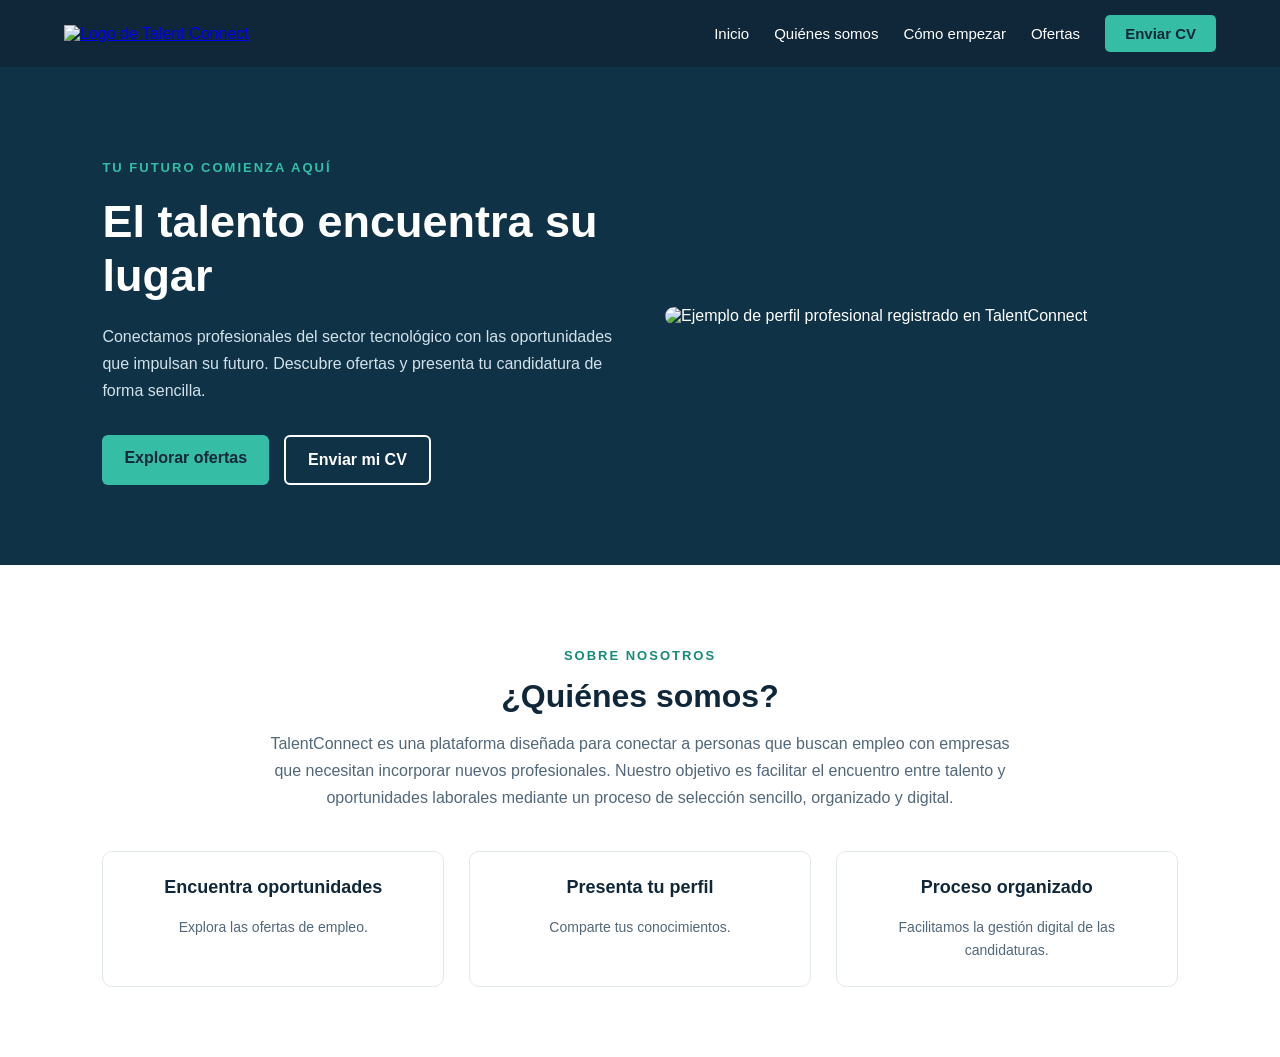
==== talentConnect.html @ c8e29348 "feat: he añadido la seccion de quienes somos con su respectivo css, y unos comentarios sobre que me " ====
<!DOCTYPE html>
<html lang="es">
<head>
    <meta charset="UTF-8">
    <meta name="viewport" content="width=device-width, initial-scale=1.0">
    <title>TalentConnect - Inicio</title>
    <!--!Importamos el css del archivo styles.css-->
    <link rel="stylesheet" href="styles/styles.css">
</head>
<body>

    <!--CABECERA-->
    <header class="cabecera" id="inicio">
        <!--Logo con enlace a la propia pagina web-->
        <a href="talentConnect.html" class="logo">
            <img src="https://res.cloudinary.com/bq6uwaym/image/upload/Logo_moderno_TalentConnect_en_azul_marino.png" 
            alt="Logo de Talent Connect">
        </a>

        <!--Menú de navegación-->
        <nav class="menu">
            <a href="#inicio">Inicio</a>
            <a href="#quienes_somos">Quiénes somos</a>
            <a href="#como_empezar">Cómo empezar</a>
            <a href="ofertas.html">Ofertas</a>
            <a href="formulario.html" class="boton_CV">Enviar CV</a>
        </nav>
    </header>
    <!--FIN DE LA CABECERA-->

    <!--CONTENIDO PRINCIPAL-->
    <main>

        <!--PORTADA-->
        <section class="portada">
            <div class="texto_portada">
                <p class="subtitulo">TU FUTURO COMIENZA AQUÍ</p>
                <h1 class="titulo">El talento encuentra su lugar</h1>
                <p class="descripcion">
                    Conectamos profesionales del sector tecnológico
                    con las oportunidades que impulsan su futuro.
                    Descubre ofertas y presenta tu candidatura
                    de forma sencilla.
                </p>
                <!--BOTONES-->
                <div class="botones_portada">
                    <a href="ofertas.html" class="boton_ofertas">
                        Explorar ofertas
                    </a>
                    <a href="formulario.html" class="boton_formulario">
                        Enviar mi CV
                    </a>
                </div>
            </div>
            <div class="imagen_portada">
                <img src="https://res.cloudinary.com/bq6uwaym/image/upload/Tarjeta_de_perfil_profesional_con_candidatura_registrada.png"
                    alt="Ejemplo de perfil profesional registrado en TalentConnect"
                >
            </div>
        </section>
        <!--FIN DE LA PORTADA-->

        <!--QUIENES SOMOS-->
        <section id="quienes_somos" class="quienes_somos">
            <p class="subtitulo">SOBRE NOSOTROS</p>
            <h2 class="titulo">¿Quiénes somos?</h2>
            <p class="descripcion">
                TalentConnect es una plataforma diseñada para conectar
                a personas que buscan empleo con empresas que necesitan
                incorporar nuevos profesionales. Nuestro objetivo es facilitar
                el encuentro entre talento y oportunidades laborales mediante
                un proceso de selección sencillo, organizado y digital.
            </p>
            <!--TARJETAS INFORMATIVAS de quienes somos-->
            <div class="tarjetas_quienes_somos">
                <!--Primera tarjeta-->
                <div class="tarjeta_quienes_somos">
                    <h3>Encuentra oportunidades</h3>
                    <p>
                        Explora las ofertas de empleo.
                    </p>
                </div>
                <!--Segunda tarjeta-->
                <div class="tarjeta_quienes_somos">
                    <h3>Presenta tu perfil</h3>
                    <p>
                        Comparte tus conocimientos.
                    </p>
                </div>
                <!--Tercera tarjeta-->
                <div class="tarjeta_quienes_somos">
                    <h3>Proceso organizado</h3>
                    <p>
                        Facilitamos la gestión digital de las
                        candidaturas.
                    </p>
                </div>
            </div>
        </section>
        <!--FIN DE QUIENES SOMOS-->

        <!--TODO: Crear sección de Cómo empezar-->

        <!--TODO: Crear sección de Ofertas-->

    </main>
    <!--FIN DEL CONTENIDO PRINCIPAL-->
    <!--TODO: Crear footer-->
</body>
</html>
---- styles/styles.css ----
/* ESTILOS GENERALES DE TALENTCONNECT */

/* MAITANE - PAGINA PRINCIPAL */
/*estilos compartidos*/
body {
    margin: 0;
    font-family: Arial, sans-serif;
}
.subtitulo {
    color: #168B79;
    font-size: 13px;
    font-weight: bold;
    letter-spacing: 2px;
}
.titulo {
    color: #10273A;
    font-size: 32px;
    margin: 15px 0;
}
.descripcion {
    font-size: 16px;
    line-height: 1.7;
}

/*CABECERA*/
.cabecera {
    background-color: #10273A;
    padding: 15px 5%;
    display: flex;
    justify-content: space-between;
    align-items: center;
    gap: 20px;
}

.logo img {
    width: 200px;
    display: block;
}

.menu {
    display: flex;
    align-items: center;
    flex-wrap: wrap;
    gap: 25px;
}

.menu a {
    color: white;
    text-decoration: none;
    font-size: 15px;
}

.menu a:hover {
    color: #35BDA6;
}

.menu .boton_CV {
    background-color: #35BDA6;
    color: #10273A;
    padding: 10px 20px;
    border-radius: 5px;
    font-weight: bold;
}

.menu .boton_CV:hover {
    background-color: #66DCC8;
    color: #10273A;
}
/*FIN DE LA CABECERA*/

/*PORTADA PRINCIPAL*/
.portada {
    background-color: #0f3246;
    color: white;
    padding: 80px 8%;
    display: flex;
    align-items: center;
    gap: 50px;
}

.texto_portada, .imagen_portada {
    flex: 1;
    min-width: 0;
}

.portada .subtitulo {
    color: #35BDA6;
}

.portada .titulo {
    color: white;
    font-size: 45px;
    line-height: 1.2;
    margin: 20px 0;
}

.portada .descripcion {
    color: #D2E2EB;
}

.botones_portada{
    display: flex;
    flex-wrap: wrap;
    gap: 15px;
    margin-top: 30px;
}
.botones_portada a {
    text-decoration: none;
    padding: 14px 22px;
    border-radius: 6px;
    font-weight: bold;
}

.boton_ofertas {
    background-color: #35BDA6;
    color: #10273A;
}
.boton_ofertas:hover {
    background-color: #66DCC8;
}

.boton_formulario {
    border: 2px solid white;
    color: white;
}
.boton_formulario:hover {
    background-color: white;
    color: #10273A;
}

.imagen_portada img {
    width: 100%;
    display: block;
    border-radius: 12px;
}
/*FIN DE LA PORTADA*/

/*QUIENES SOMOS*/
.quienes_somos {
    background-color: white;
    padding: 70px 8%;
    text-align: center;
}

/*textos y titulos de quienes somos*/
.quienes_somos .descripcion {
    color: #526779;
    max-width: 750px;
    margin: 0 auto;
}

.tarjetas_quienes_somos {
    display: flex;
    gap: 25px;
    margin-top: 40px;
}
.tarjeta_quienes_somos {
    flex: 1;
    min-width: 0;
    border: 1px solid #E0E8EB;
    border-radius: 10px;
    padding: 25px; 
}
.tarjeta_quienes_somos h3 {
    color: #10273A;
    font-size: 18px;
    margin-top: 0;
}
.tarjeta_quienes_somos p {
    color: #526779;
    font-size: 14px;
    line-height: 1.6;
    margin-bottom: 0;
}
/*FIN DE QUIENES SOMOS*/

/*!CSS PARA PANTALLAS PEQUEÑAS*/
@media (max-width: 850px) {
    .cabecera {
        flex-direction: column;
        gap: 20px;
    }
    .logo img {
        width: 230px;
    }
    .menu {
        justify-content: center;
        gap: 15px;
        text-align: center;
    }
    /*TODO PANTALLA PEQUEÑA LA PORTADA*/  
    /*TODO PANTALLA PEQUEÑA DE QUIENES SOMOS*/
}
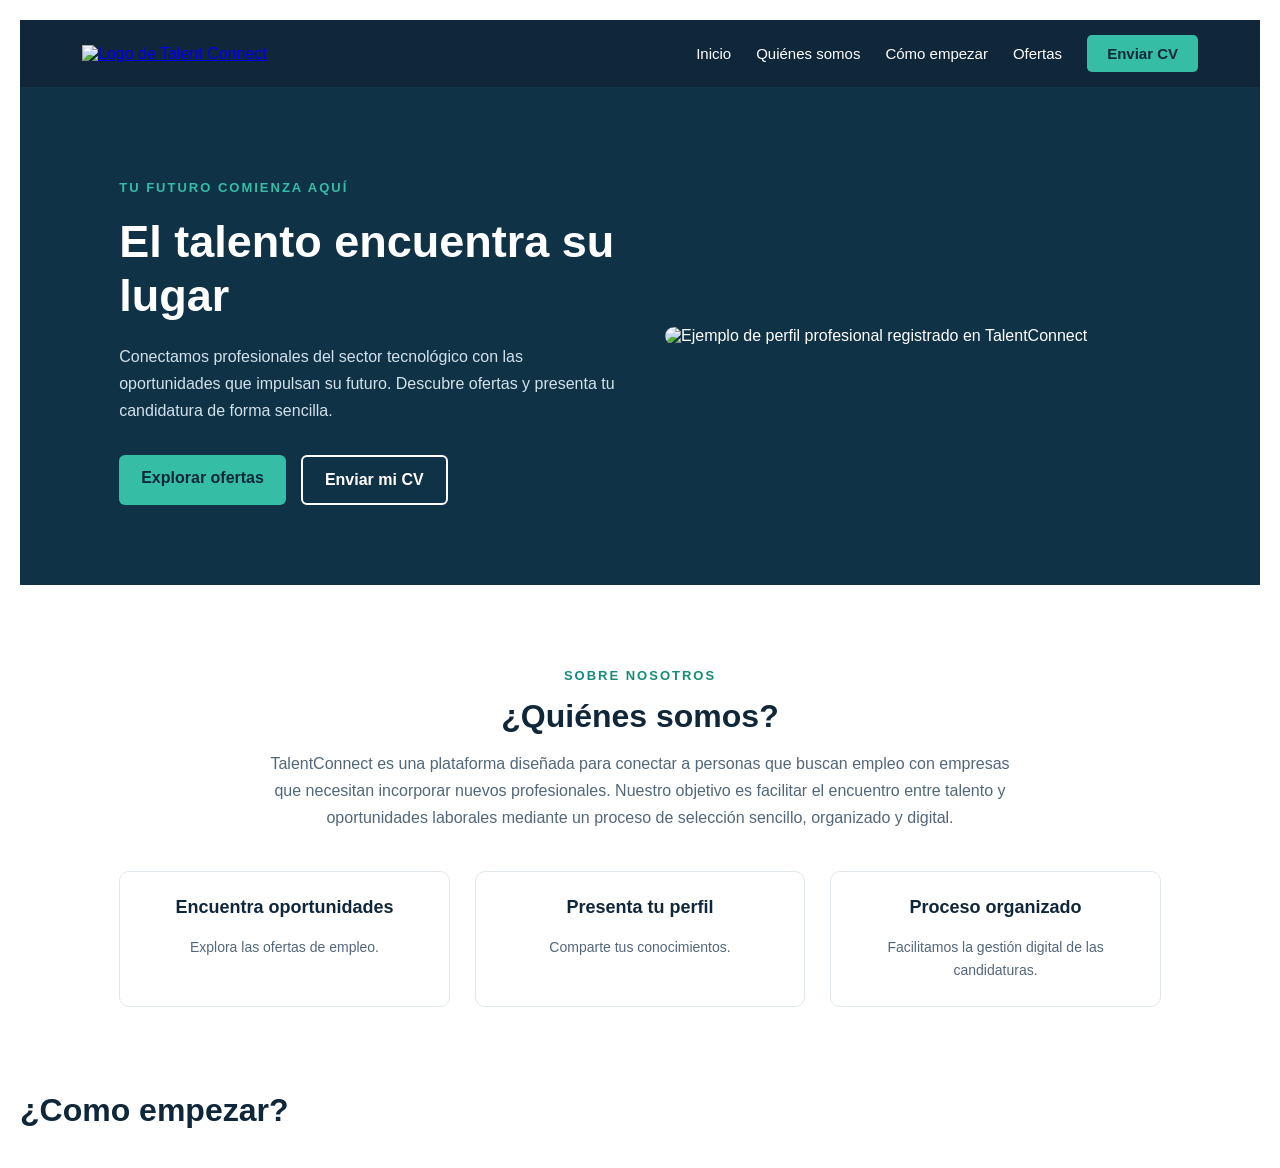
==== commit f15ff859: "feat: esqueleto basico de como empezar" ====
--- a/talentConnect.html
+++ b/talentConnect.html
@@ -100,7 +100,33 @@
         <!--FIN DE QUIENES SOMOS-->
 
         <!--TODO: Crear sección de Cómo empezar-->
+        <section class="como_empezar">
+            <p class="subtitulo"></p>
+            <h3 class="titulo">¿Como empezar?</h3>
+            <p class="descripcion">
 
+            </p>
+            <div class="tarjetas_como_empezar">
+                <div class="tarjeta_como_empezar">
+                    <h3></h3>
+                    <p>
+
+                    </p>
+                </div>
+                <div class="tarjeta_como_empezar">
+                    <h3></h3>
+                    <p>
+
+                    </p>
+                </div>
+                <div class="tarjeta_como_empezar">
+                    <h3></h3>
+                    <p>
+                        
+                    </p>
+                </div>
+            </div>
+        </section>
         <!--TODO: Crear sección de Ofertas-->
 
     </main>
--- a/styles/styles.css
+++ b/styles/styles.css
@@ -190,4 +190,200 @@
     }
     /*TODO PANTALLA PEQUEÑA LA PORTADA*/  
     /*TODO PANTALLA PEQUEÑA DE QUIENES SOMOS*/
+}
+
+/*CSS del formulario */
+
+:root {
+    --primary-color: #000000; 
+    --border-color: #cccccc;
+    --font-family: Arial, sans-serif;
+}
+
+body {
+    font-family: var(--font-family);
+    background-color: #ffffff;
+    color: #000000;
+    padding: 20px;
+    margin: 0;
+}
+
+/* Título Principal */
+h1 {
+    font-size: 28px;
+    font-weight: bold;
+    margin-bottom: 20px;
+    font-family: var(--font-family);
+}
+
+/* Formulario Principal */
+form {
+    max-width: 1200px;
+    margin: 0 auto;
+}
+
+/* Bloques de sección primarios */
+fieldset {
+    border: 1px solid var(--border-color);
+    padding: 15px 20px;
+    margin-bottom: 15px;
+    border-radius: 3px;
+}
+
+legend {
+    padding: 0 5px;
+    font-size: 15px;
+}
+
+/* Ocultar o limpiar los saltos de línea antiguos para el diseño alineado */
+fieldset br {
+    display: none; 
+}
+
+/*2. Alineación de Filas y Campos (Estructura de la Imagen)
+Forzar que cada bloque de etiqueta + input actúe como una fila limpia */
+
+fieldset label, 
+fieldset > div, 
+.campo, 
+.idiomas {
+    display: flex;
+    align-items: center;
+    margin-bottom: 12px;
+    width: 100%;
+}
+
+/* Espaciado e igualación de ancho para los textos descriptivos (Labels/Etiquetas) */
+
+fieldset > label[for], 
+fieldset > div > label[for],
+fieldset > div > span,
+.campo > span, 
+.idiomas > span {
+    width: 160px; /* Ancho fijo para que todo quede perfectamente alineado a la izquierda */
+    display: inline-block;
+    flex-shrink: 0;
+}
+
+/* Inputs de texto, número, fechas y selects */
+input[type="text"],
+input[type="number"],
+input[type="email"],
+input[type="date"],
+select {
+    padding: 4px 6px;
+    border: 1px solid var(--border-color);
+    border-radius: 2px;
+    font-family: var(--font-family);
+    font-size: 13px;
+    width: 250px; /* Tamaño estándar de la imagen */
+}
+
+/* Modificadores de tamaño específicos para imitar la imagen */
+#edad, 
+#experiencia {
+    width: 60px;
+}
+
+#nombre,
+#email {
+    width: 300px;
+}
+
+/*3. Manejo de Opciones (Radios, Checkboxes y Contenedores)
+    Contenedor de bloques de opciones (Habilidades e Idiomas) */
+
+.opciones {
+    display: block; /* Mantiene la fila de inputs y el "Añade otro" debajo */
+    width: 100%;
+}
+
+/* Permitir saltos de línea internos en habilidades/idiomas si es necesario */
+.opciones br {
+    display: block;
+    margin-top: 8px;
+}
+
+/* Estilo para las etiquetas de los inputs selectors (Checkbox/Radio) */
+.opciones label,
+fieldset div label {
+    display: inline-flex;
+    align-items: center;
+    width: auto;
+    margin-right: 15px;
+    margin-bottom: 0;
+    font-weight: normal;
+    cursor: pointer;
+}
+
+/* Inputs internos de tipo checkbox y radio */
+.opciones input[type="checkbox"],
+.opciones input[type="radio"],
+fieldset div input[type="radio"] {
+    margin-right: 4px;
+    margin-left: 0;
+}
+
+/* Inputs de "Añade otra habilidad/idioma" */
+.opciones b {
+    font-weight: bold;
+    font-size: 14px;
+    display: inline-block;
+    margin-right: 5px;
+}
+
+.opciones input[type="text"] {
+    width: 250px;
+}
+
+/* 4. Consentimiento (Acepto) y Botones de Acción
+  
+Fila del consentimiento de privacidad */
+
+.acepto {
+    display: flex;
+    align-items: center;
+    font-weight: normal;
+    margin-bottom: 20px;
+    cursor: pointer;
+}
+
+.acepto input[type="radio"] {
+    margin-right: 8px;
+}
+
+/* Contenedor de botones */
+.botones {
+    display: flex;
+    gap: 10px;
+    margin-top: 15px;
+}
+
+/* Botones de acción */
+.botonEnviar, 
+.botonBorrar {
+    padding: 6px 14px;
+    font-family: var(--font-family);
+    font-size: 13px;
+    border: 1px solid #767676;
+    background-color: #efefef;
+    border-radius: 3px;
+    cursor: pointer;
+}
+
+.botonEnviar:hover, 
+.botonBorrar:hover {
+    background-color: #e5e5e5;
+}
+
+.botonEnviar:active, 
+.botonBorrar:active {
+    background-color: #cccccc;
+}
+
+/* Clases de utilidad para errores */
+.error {
+    color: #ff0000;
+    font-size: 13px;
+    margin-top: 5px;
 }
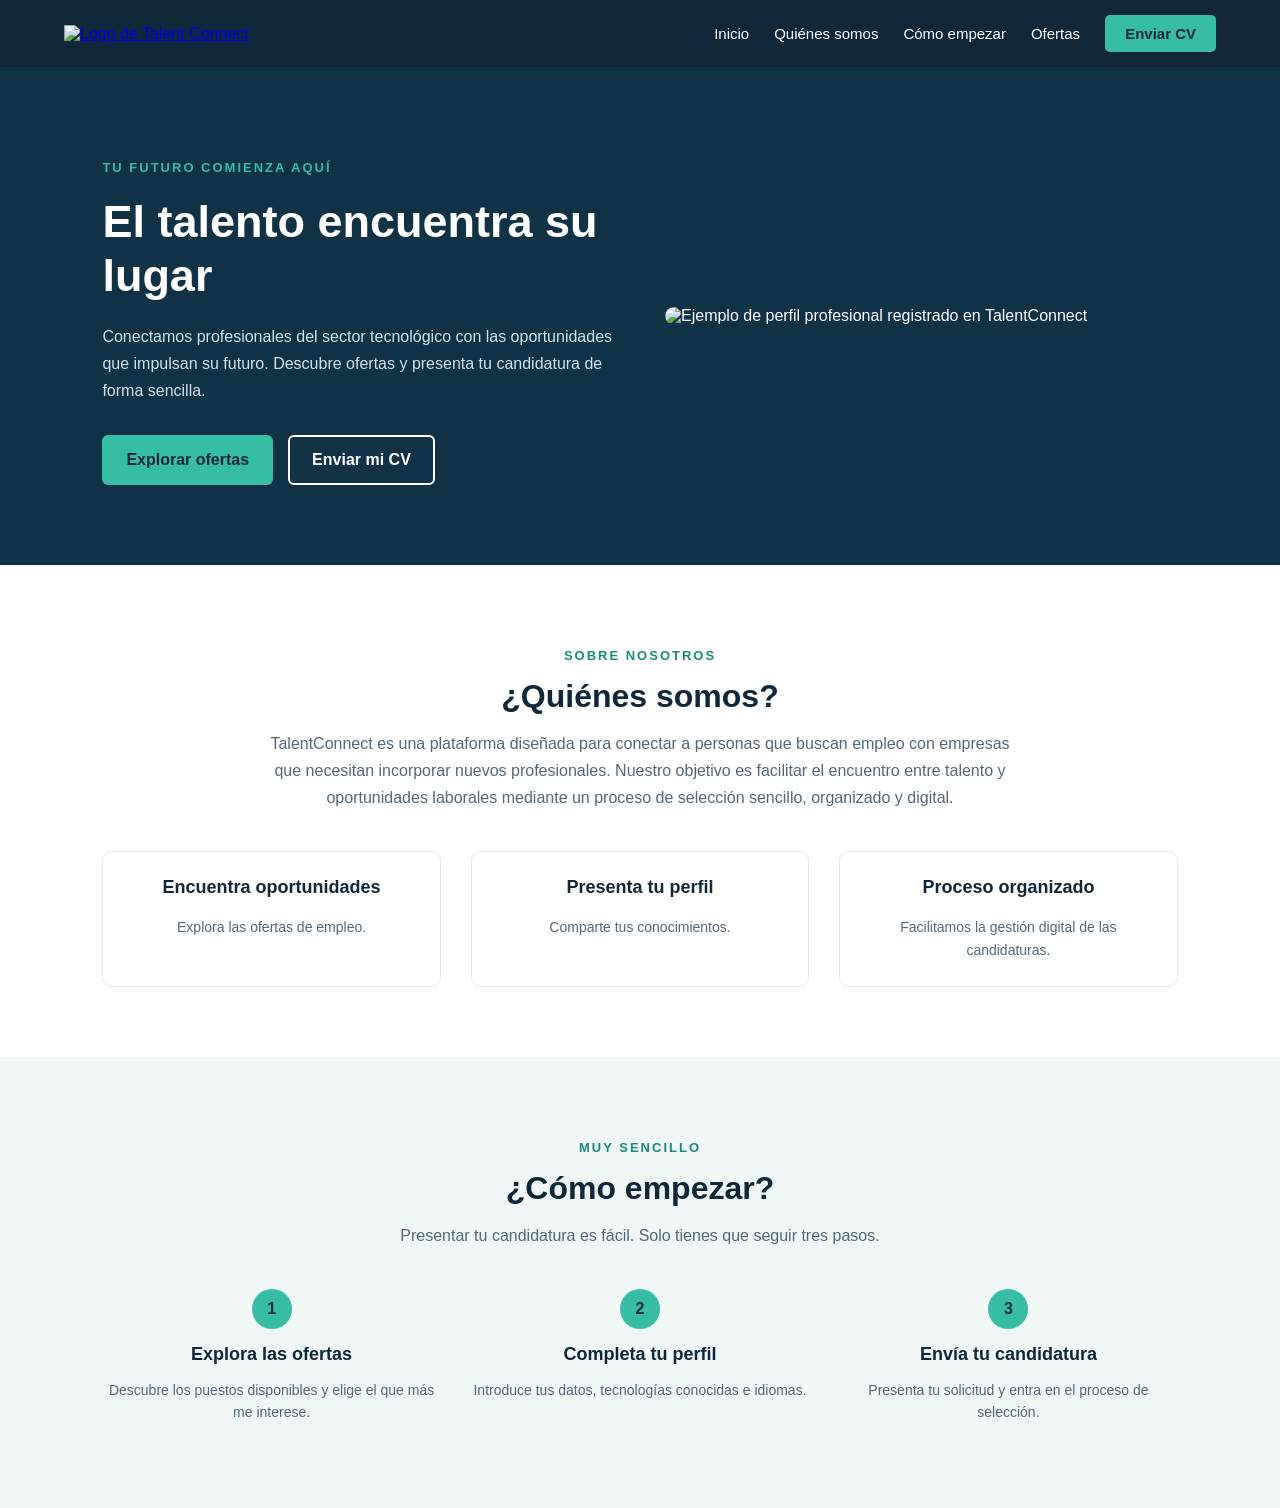
==== commit 0040c303: "feat: he añadido la seccion de como empezar y su respectivo css. Ademas, he reagrupado varios elemen" ====
--- a/talentConnect.html
+++ b/talentConnect.html
@@ -100,33 +100,41 @@
         <!--FIN DE QUIENES SOMOS-->
 
         <!--TODO: Crear sección de Cómo empezar-->
-        <section class="como_empezar">
-            <p class="subtitulo"></p>
-            <h3 class="titulo">¿Como empezar?</h3>
+        <section class="como_empezar" id="como_empezar">
+            <p class="subtitulo">MUY SENCILLO</p>
+            <h3 class="titulo">¿Cómo empezar?</h3>
             <p class="descripcion">
-
+                Presentar tu candidatura es fácil.
+                Solo tienes que seguir tres pasos.
             </p>
             <div class="tarjetas_como_empezar">
                 <div class="tarjeta_como_empezar">
-                    <h3></h3>
+                    <span>1</span>
+                    <h3>Explora las ofertas</h3>
                     <p>
-
+                        Descubre los puestos disponibles
+                        y elige el que más me interese.
                     </p>
                 </div>
                 <div class="tarjeta_como_empezar">
-                    <h3></h3>
+                    <span>2</span>
+                    <h3>Completa tu perfil</h3>
                     <p>
-
+                        Introduce tus datos, tecnologías
+                        conocidas e idiomas.
                     </p>
                 </div>
                 <div class="tarjeta_como_empezar">
-                    <h3></h3>
+                    <span>3</span>
+                    <h3>Envía tu candidatura</h3>
                     <p>
-                        
+                        Presenta tu solicitud y entra
+                        en el proceso de selección.
                     </p>
                 </div>
             </div>
         </section>
+
         <!--TODO: Crear sección de Ofertas-->
 
     </main>
--- a/styles/styles.css
+++ b/styles/styles.css
@@ -1,7 +1,7 @@
 /* ESTILOS GENERALES DE TALENTCONNECT */
 
-/* MAITANE - PAGINA PRINCIPAL */
-/*estilos compartidos*/
+/*! MAITANE - PAGINA PRINCIPAL */
+/**Estilos compartidos*/
 body {
     margin: 0;
     font-family: Arial, sans-serif;
@@ -21,8 +21,43 @@
     font-size: 16px;
     line-height: 1.7;
 }
-
-/*CABECERA*/
+.quienes_somos, .como_empezar{
+    padding: 70px 8%;
+    text-align: center;
+}
+.quienes_somos .descripcion, .como_empezar .descripcion{
+    color: #526779;
+    max-width: 750px;
+    margin: 0 auto;
+}
+.tarjetas_quienes_somos, .tarjetas_como_empezar {
+    display: flex;
+    margin-top: 40px;
+    gap: 30px;
+}
+.tarjeta_quienes_somos, .tarjeta_como_empezar {
+    flex: 1;
+    min-width: 0;
+}
+.tarjeta_quienes_somos h3, .tarjeta_como_empezar h3 {
+    color: #10273A;
+    font-size: 18px;
+}
+.tarjeta_quienes_somos p, .tarjeta_como_empezar p {
+    color: #526779;
+    font-size: 14px;
+    line-height: 1.6;
+}
+.menu .boton_CV, .boton_ofertas {
+    background-color: #35BDA6;
+    color: #10273A;
+}
+.menu .boton_CV:hover, .boton_ofertas:hover {
+    background-color: #66DCC8;
+    color: #10273A;
+}
+
+/**CABECERA*/
 .cabecera {
     background-color: #10273A;
     padding: 15px 5%;
@@ -37,38 +72,29 @@
     display: block;
 }
 
+/*css del menu de la cabecera*/
 .menu {
     display: flex;
     align-items: center;
     flex-wrap: wrap;
     gap: 25px;
 }
-
 .menu a {
     color: white;
     text-decoration: none;
     font-size: 15px;
 }
-
 .menu a:hover {
     color: #35BDA6;
 }
-
 .menu .boton_CV {
-    background-color: #35BDA6;
-    color: #10273A;
     padding: 10px 20px;
     border-radius: 5px;
     font-weight: bold;
 }
-
-.menu .boton_CV:hover {
-    background-color: #66DCC8;
-    color: #10273A;
-}
-/*FIN DE LA CABECERA*/
-
-/*PORTADA PRINCIPAL*/
+/**FIN DE LA CABECERA*/
+
+/**PORTADA PRINCIPAL*/
 .portada {
     background-color: #0f3246;
     color: white;
@@ -110,15 +136,6 @@
     border-radius: 6px;
     font-weight: bold;
 }
-
-.boton_ofertas {
-    background-color: #35BDA6;
-    color: #10273A;
-}
-.boton_ofertas:hover {
-    background-color: #66DCC8;
-}
-
 .boton_formulario {
     border: 2px solid white;
     color: white;
@@ -126,6 +143,9 @@
 .boton_formulario:hover {
     background-color: white;
     color: #10273A;
+}
+.boton_ofertas {
+    border: 2px solid transparent;
 }
 
 .imagen_portada img {
@@ -133,257 +153,51 @@
     display: block;
     border-radius: 12px;
 }
-/*FIN DE LA PORTADA*/
-
-/*QUIENES SOMOS*/
+/**FIN DE LA PORTADA*/
+
+/**QUIENES SOMOS*/
 .quienes_somos {
     background-color: white;
-    padding: 70px 8%;
-    text-align: center;
-}
-
-/*textos y titulos de quienes somos*/
-.quienes_somos .descripcion {
-    color: #526779;
-    max-width: 750px;
-    margin: 0 auto;
-}
-
-.tarjetas_quienes_somos {
-    display: flex;
-    gap: 25px;
-    margin-top: 40px;
-}
+}
+
 .tarjeta_quienes_somos {
-    flex: 1;
-    min-width: 0;
     border: 1px solid #E0E8EB;
     border-radius: 10px;
     padding: 25px; 
 }
 .tarjeta_quienes_somos h3 {
-    color: #10273A;
-    font-size: 18px;
     margin-top: 0;
 }
 .tarjeta_quienes_somos p {
-    color: #526779;
-    font-size: 14px;
-    line-height: 1.6;
     margin-bottom: 0;
 }
-/*FIN DE QUIENES SOMOS*/
+/**FIN DE QUIENES SOMOS*/
+
+/**COMO EMPEZAR*/
+.como_empezar {
+    background-color: #F1F6F7;
+}
+
+/*tarjetas*/
+.tarjeta_como_empezar span {
+    background-color: #35BDA6;
+    color: #10273A;
+    font-weight: bold;
+    border-radius: 50%;
+    width: 40px;
+    height: 40px;
+    display: flex;
+    align-items: center;
+    justify-content: center;
+    margin: 0 auto;
+}
+.tarjeta_como_empezar h3 {
+    margin: 15px 0 10px;
+}
+/**FIN DE COMO EMPEZAR*/
+
 
 /*!CSS PARA PANTALLAS PEQUEÑAS*/
 @media (max-width: 850px) {
-    .cabecera {
-        flex-direction: column;
-        gap: 20px;
-    }
-    .logo img {
-        width: 230px;
-    }
-    .menu {
-        justify-content: center;
-        gap: 15px;
-        text-align: center;
-    }
-    /*TODO PANTALLA PEQUEÑA LA PORTADA*/  
-    /*TODO PANTALLA PEQUEÑA DE QUIENES SOMOS*/
-}
-
-/*CSS del formulario */
-
-:root {
-    --primary-color: #000000; 
-    --border-color: #cccccc;
-    --font-family: Arial, sans-serif;
-}
-
-body {
-    font-family: var(--font-family);
-    background-color: #ffffff;
-    color: #000000;
-    padding: 20px;
-    margin: 0;
-}
-
-/* Título Principal */
-h1 {
-    font-size: 28px;
-    font-weight: bold;
-    margin-bottom: 20px;
-    font-family: var(--font-family);
-}
-
-/* Formulario Principal */
-form {
-    max-width: 1200px;
-    margin: 0 auto;
-}
-
-/* Bloques de sección primarios */
-fieldset {
-    border: 1px solid var(--border-color);
-    padding: 15px 20px;
-    margin-bottom: 15px;
-    border-radius: 3px;
-}
-
-legend {
-    padding: 0 5px;
-    font-size: 15px;
-}
-
-/* Ocultar o limpiar los saltos de línea antiguos para el diseño alineado */
-fieldset br {
-    display: none; 
-}
-
-/*2. Alineación de Filas y Campos (Estructura de la Imagen)
-Forzar que cada bloque de etiqueta + input actúe como una fila limpia */
-
-fieldset label, 
-fieldset > div, 
-.campo, 
-.idiomas {
-    display: flex;
-    align-items: center;
-    margin-bottom: 12px;
-    width: 100%;
-}
-
-/* Espaciado e igualación de ancho para los textos descriptivos (Labels/Etiquetas) */
-
-fieldset > label[for], 
-fieldset > div > label[for],
-fieldset > div > span,
-.campo > span, 
-.idiomas > span {
-    width: 160px; /* Ancho fijo para que todo quede perfectamente alineado a la izquierda */
-    display: inline-block;
-    flex-shrink: 0;
-}
-
-/* Inputs de texto, número, fechas y selects */
-input[type="text"],
-input[type="number"],
-input[type="email"],
-input[type="date"],
-select {
-    padding: 4px 6px;
-    border: 1px solid var(--border-color);
-    border-radius: 2px;
-    font-family: var(--font-family);
-    font-size: 13px;
-    width: 250px; /* Tamaño estándar de la imagen */
-}
-
-/* Modificadores de tamaño específicos para imitar la imagen */
-#edad, 
-#experiencia {
-    width: 60px;
-}
-
-#nombre,
-#email {
-    width: 300px;
-}
-
-/*3. Manejo de Opciones (Radios, Checkboxes y Contenedores)
-    Contenedor de bloques de opciones (Habilidades e Idiomas) */
-
-.opciones {
-    display: block; /* Mantiene la fila de inputs y el "Añade otro" debajo */
-    width: 100%;
-}
-
-/* Permitir saltos de línea internos en habilidades/idiomas si es necesario */
-.opciones br {
-    display: block;
-    margin-top: 8px;
-}
-
-/* Estilo para las etiquetas de los inputs selectors (Checkbox/Radio) */
-.opciones label,
-fieldset div label {
-    display: inline-flex;
-    align-items: center;
-    width: auto;
-    margin-right: 15px;
-    margin-bottom: 0;
-    font-weight: normal;
-    cursor: pointer;
-}
-
-/* Inputs internos de tipo checkbox y radio */
-.opciones input[type="checkbox"],
-.opciones input[type="radio"],
-fieldset div input[type="radio"] {
-    margin-right: 4px;
-    margin-left: 0;
-}
-
-/* Inputs de "Añade otra habilidad/idioma" */
-.opciones b {
-    font-weight: bold;
-    font-size: 14px;
-    display: inline-block;
-    margin-right: 5px;
-}
-
-.opciones input[type="text"] {
-    width: 250px;
-}
-
-/* 4. Consentimiento (Acepto) y Botones de Acción
-  
-Fila del consentimiento de privacidad */
-
-.acepto {
-    display: flex;
-    align-items: center;
-    font-weight: normal;
-    margin-bottom: 20px;
-    cursor: pointer;
-}
-
-.acepto input[type="radio"] {
-    margin-right: 8px;
-}
-
-/* Contenedor de botones */
-.botones {
-    display: flex;
-    gap: 10px;
-    margin-top: 15px;
-}
-
-/* Botones de acción */
-.botonEnviar, 
-.botonBorrar {
-    padding: 6px 14px;
-    font-family: var(--font-family);
-    font-size: 13px;
-    border: 1px solid #767676;
-    background-color: #efefef;
-    border-radius: 3px;
-    cursor: pointer;
-}
-
-.botonEnviar:hover, 
-.botonBorrar:hover {
-    background-color: #e5e5e5;
-}
-
-.botonEnviar:active, 
-.botonBorrar:active {
-    background-color: #cccccc;
-}
-
-/* Clases de utilidad para errores */
-.error {
-    color: #ff0000;
-    font-size: 13px;
-    margin-top: 5px;
+    /*TODO PANTALLA PEQUEÑA EN TODA LA PAGINA*/
 }
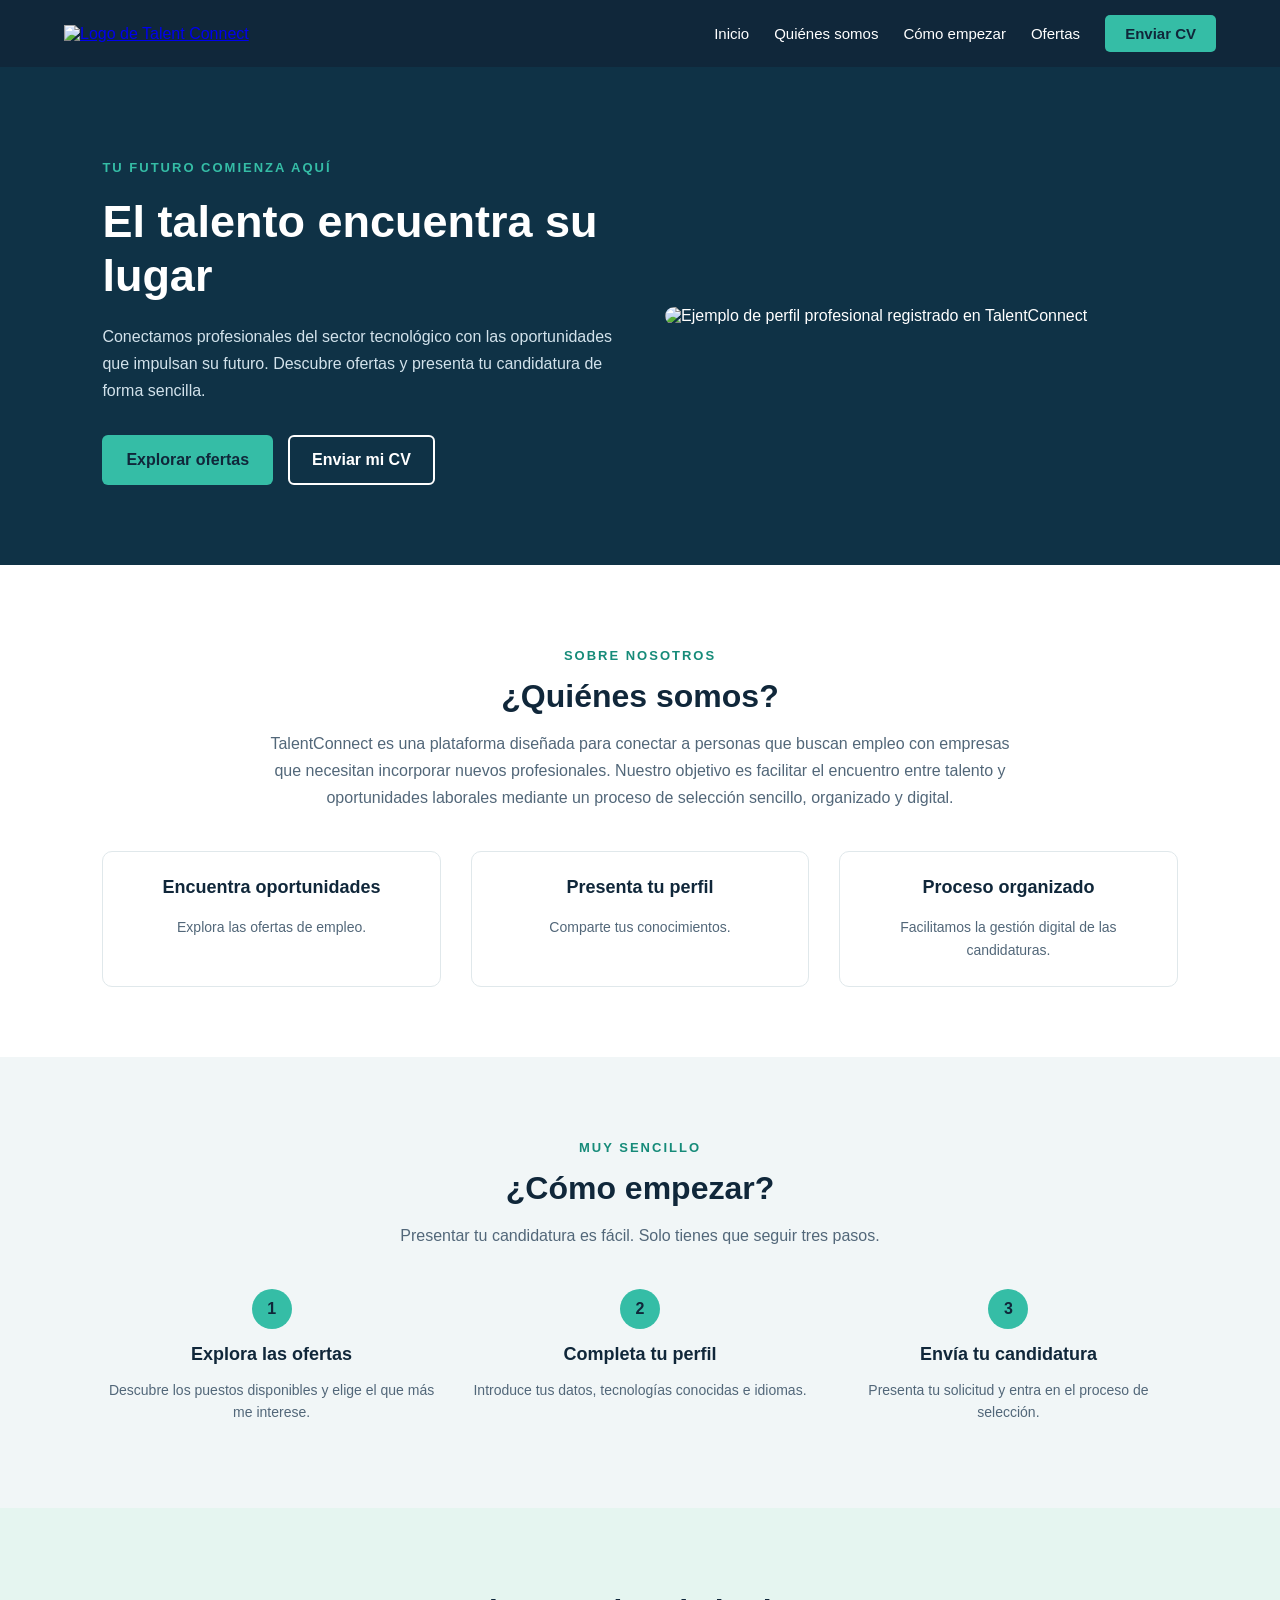
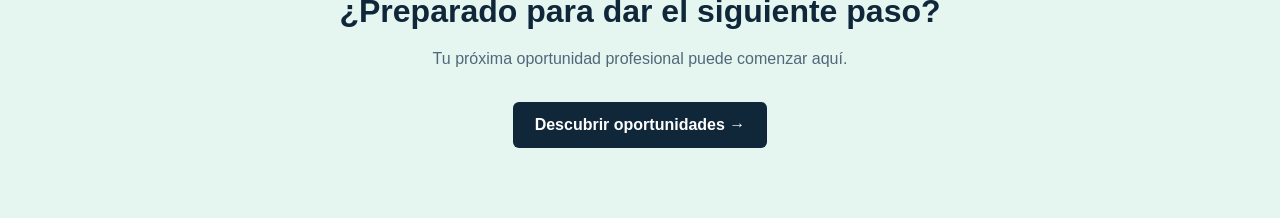
==== commit 0dcc77ca: "feat: he añadido la seccion de descubrir oportunidades con un boton que ira a la pagina de ofertas" ====
--- a/talentConnect.html
+++ b/talentConnect.html
@@ -8,7 +8,7 @@
     <link rel="stylesheet" href="styles/styles.css">
 </head>
 <body>
-
+    <!--!MAITANE: Me he encargado de hacer toda la pagina principal y su css-->
     <!--CABECERA-->
     <header class="cabecera" id="inicio">
         <!--Logo con enlace a la propia pagina web-->
@@ -102,7 +102,7 @@
         <!--TODO: Crear sección de Cómo empezar-->
         <section class="como_empezar" id="como_empezar">
             <p class="subtitulo">MUY SENCILLO</p>
-            <h3 class="titulo">¿Cómo empezar?</h3>
+            <h2 class="titulo">¿Cómo empezar?</h2>
             <p class="descripcion">
                 Presentar tu candidatura es fácil.
                 Solo tienes que seguir tres pasos.
@@ -135,8 +135,17 @@
             </div>
         </section>
 
-        <!--TODO: Crear sección de Ofertas-->
-
+        <!--TODO: Crear sección de Descubrir oportunidades (Ofertas)-->
+        <section class="descubrir_oportunidades">
+            <h2 class="titulo">¿Preparado para dar el siguiente paso?</h2>
+            <p class="descripcion">
+                Tu próxima oportunidad profesional puede comenzar aquí.
+            </p>
+            <a href="ofertas.html" class="boton_oportunidades">
+                Descubrir oportunidades →
+            </a>
+        </section>
+        <!--FIN DE DESCUBRIR OPORTUNIDADES-->
     </main>
     <!--FIN DEL CONTENIDO PRINCIPAL-->
     <!--TODO: Crear footer-->
--- a/styles/styles.css
+++ b/styles/styles.css
@@ -1,7 +1,7 @@
 /* ESTILOS GENERALES DE TALENTCONNECT */
 
 /*! MAITANE - PAGINA PRINCIPAL */
-/**Estilos compartidos*/
+/**ESTILOS COMPARTIDOS*/
 body {
     margin: 0;
     font-family: Arial, sans-serif;
@@ -21,11 +21,12 @@
     font-size: 16px;
     line-height: 1.7;
 }
-.quienes_somos, .como_empezar{
+.quienes_somos, .como_empezar, .descubrir_oportunidades {
     padding: 70px 8%;
     text-align: center;
 }
-.quienes_somos .descripcion, .como_empezar .descripcion{
+.quienes_somos .descripcion, .como_empezar .descripcion, .descubrir_oportunidades .descripcion
+{
     color: #526779;
     max-width: 750px;
     margin: 0 auto;
@@ -56,6 +57,13 @@
     background-color: #66DCC8;
     color: #10273A;
 }
+.botones_portada a, .boton_oportunidades {
+    text-decoration: none;
+    padding: 14px 22px;
+    border-radius: 6px;
+    font-weight: bold;
+}
+/**FIN DE ESTILOS COMPARTIDOS*/
 
 /**CABECERA*/
 .cabecera {
@@ -130,12 +138,6 @@
     gap: 15px;
     margin-top: 30px;
 }
-.botones_portada a {
-    text-decoration: none;
-    padding: 14px 22px;
-    border-radius: 6px;
-    font-weight: bold;
-}
 .boton_formulario {
     border: 2px solid white;
     color: white;
@@ -196,6 +198,20 @@
 }
 /**FIN DE COMO EMPEZAR*/
 
+/**DESCUBRIR OPORTUNIDADES*/
+.descubrir_oportunidades {
+    background-color: #E5F5F0;
+}
+.boton_oportunidades {
+    display: inline-block;
+    background-color: #10273A;
+    color: white;
+    margin-top: 30px;
+}
+.boton_oportunidades:hover {
+    background-color: #1D5060;
+}
+/**FIN DE DESCUBRIR OPORTUNIDADES*/
 
 /*!CSS PARA PANTALLAS PEQUEÑAS*/
 @media (max-width: 850px) {
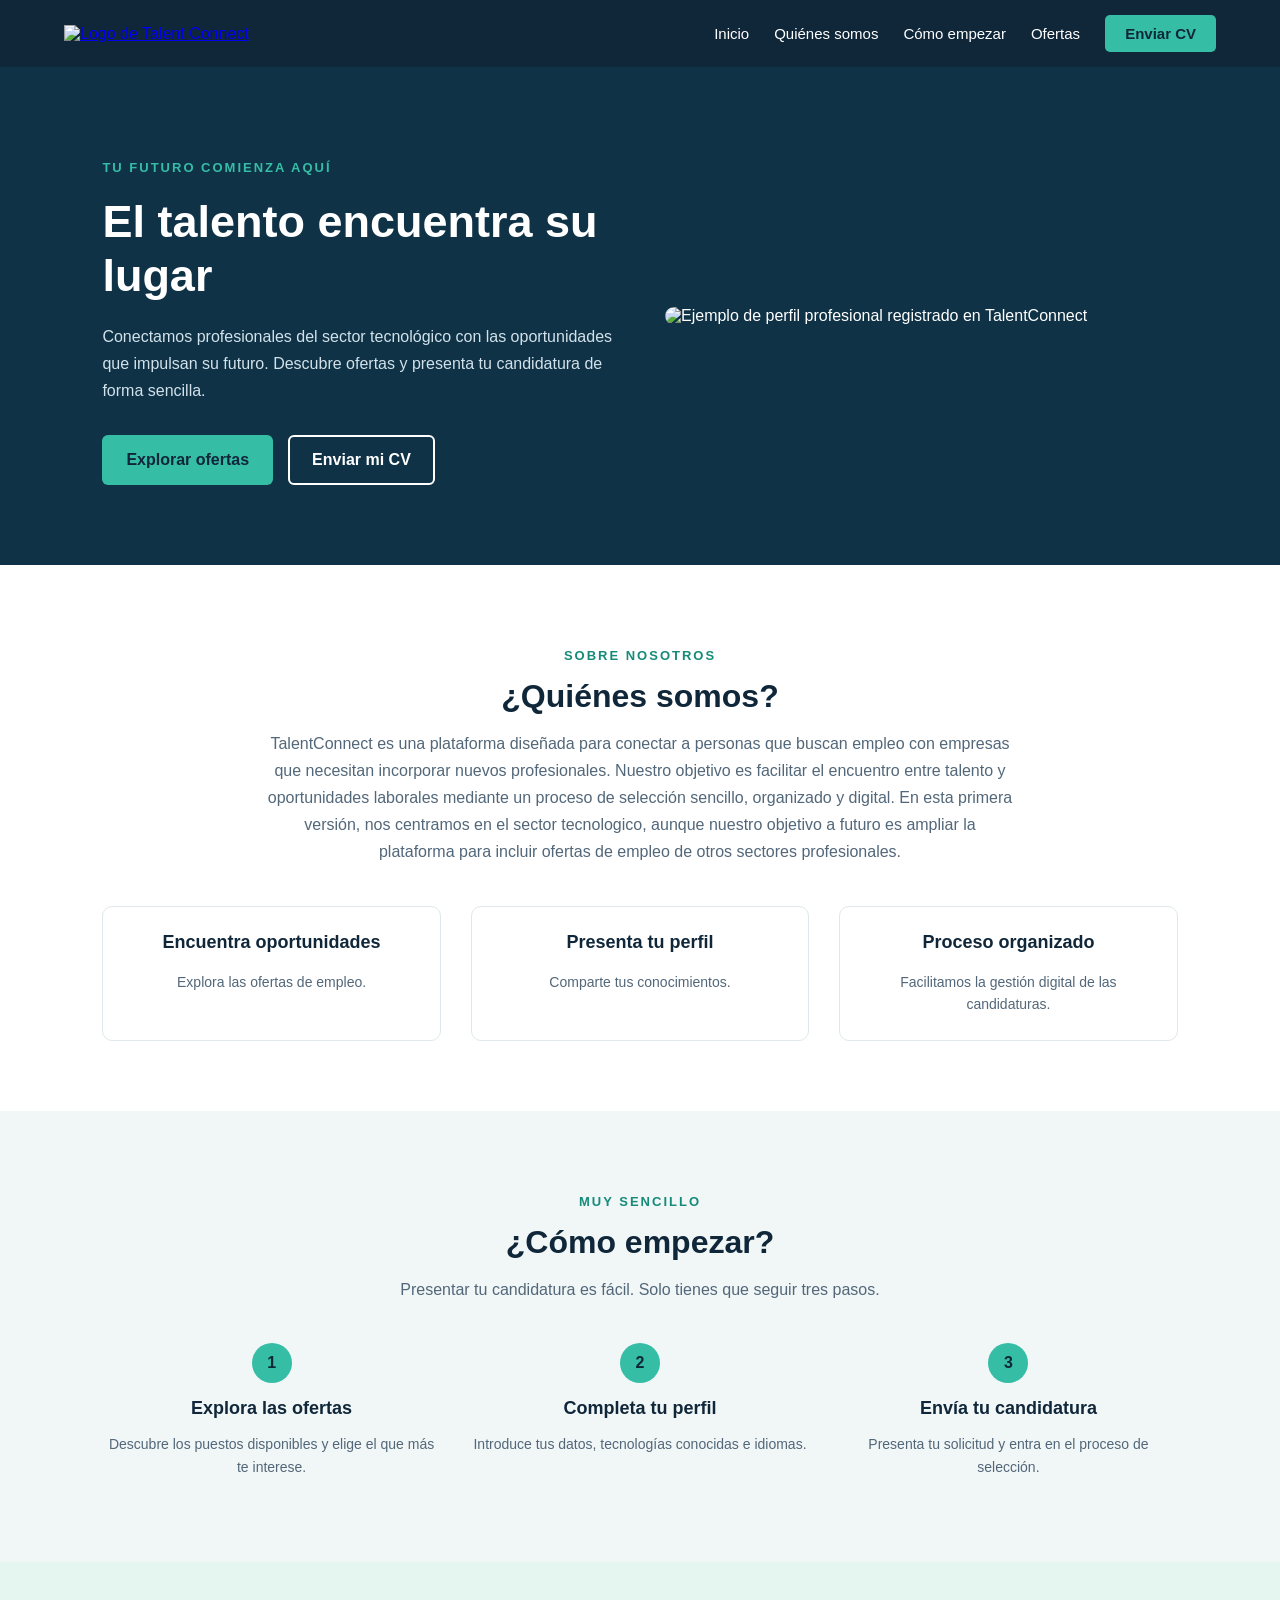
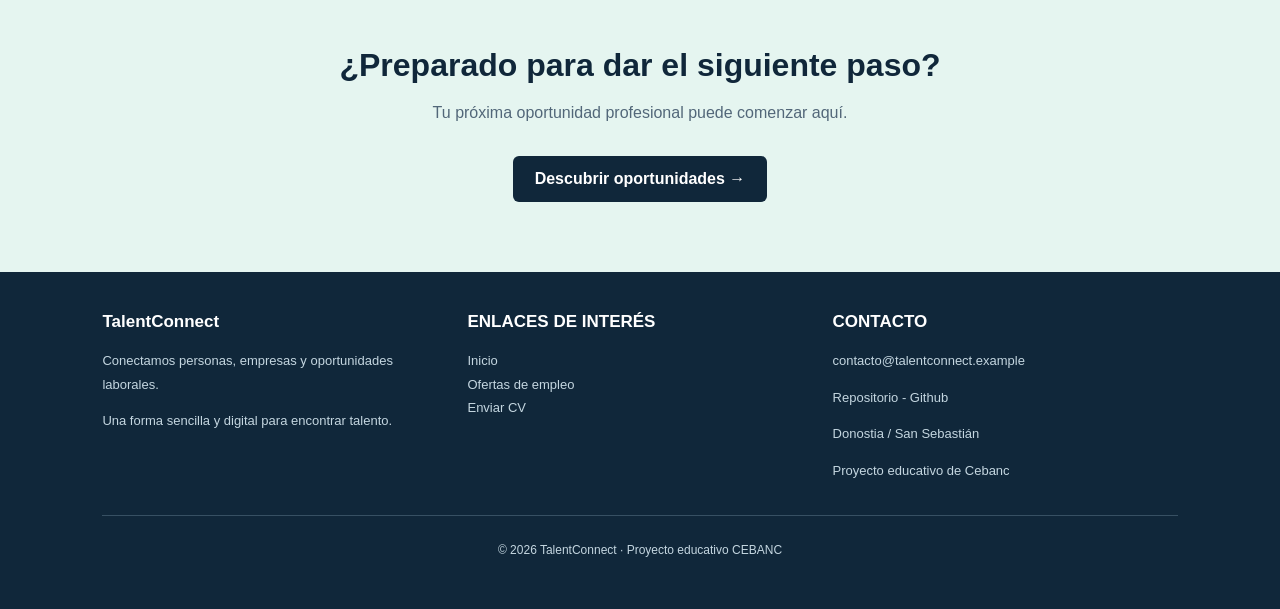
==== commit c319de64: "feat: he añadido el footer, y su css" ====
--- a/talentConnect.html
+++ b/talentConnect.html
@@ -70,6 +70,10 @@
                 incorporar nuevos profesionales. Nuestro objetivo es facilitar
                 el encuentro entre talento y oportunidades laborales mediante
                 un proceso de selección sencillo, organizado y digital.
+
+                En esta primera versión, nos centramos en el sector tecnologico,
+                aunque nuestro objetivo a futuro es ampliar la plataforma para
+                incluir ofertas de empleo de otros sectores profesionales.
             </p>
             <!--TARJETAS INFORMATIVAS de quienes somos-->
             <div class="tarjetas_quienes_somos">
@@ -99,7 +103,7 @@
         </section>
         <!--FIN DE QUIENES SOMOS-->
 
-        <!--TODO: Crear sección de Cómo empezar-->
+        <!--Cómo empezar-->
         <section class="como_empezar" id="como_empezar">
             <p class="subtitulo">MUY SENCILLO</p>
             <h2 class="titulo">¿Cómo empezar?</h2>
@@ -113,7 +117,7 @@
                     <h3>Explora las ofertas</h3>
                     <p>
                         Descubre los puestos disponibles
-                        y elige el que más me interese.
+                        y elige el que más te interese.
                     </p>
                 </div>
                 <div class="tarjeta_como_empezar">
@@ -135,7 +139,7 @@
             </div>
         </section>
 
-        <!--TODO: Crear sección de Descubrir oportunidades (Ofertas)-->
+        <!--Descubrir oportunidades (Ofertas)-->
         <section class="descubrir_oportunidades">
             <h2 class="titulo">¿Preparado para dar el siguiente paso?</h2>
             <p class="descripcion">
@@ -148,6 +152,42 @@
         <!--FIN DE DESCUBRIR OPORTUNIDADES-->
     </main>
     <!--FIN DEL CONTENIDO PRINCIPAL-->
-    <!--TODO: Crear footer-->
+    
+    <!--FOOTER-->
+    <footer class="footer">
+        <!--Informacion sobre TalentConnect-->
+        <div class="columna_footer">
+            <h3>TalentConnect</h3>
+            <p>
+                Conectamos personas, empresas
+                y oportunidades laborales.
+            </p>
+            <p>
+                Una forma sencilla y digital
+                para encontrar talento.
+            </p>
+        </div>
+        <!--Enlaces de Interes-->
+        <div class="columna_footer">
+            <h3>ENLACES DE INTERÉS</h3>
+            <a href="#inicio">Inicio</a>
+            <a href="ofertas.html">Ofertas de empleo</a>
+            <a href="formulario.html">Enviar CV</a>
+        </div>
+        <!--Contacto-->
+        <div class="columna_footer">
+            <h3>CONTACTO</h3>
+            <p>contacto@talentconnect.example</p>
+            <a href="https://github.com/m-esnaola/TalentConnectISAAC" target="blank">
+                Repositorio - Github
+            </a>
+            <p>Donostia / San Sebastián</p>
+            <p>Proyecto educativo de Cebanc</p>
+        </div>
+        <!--Copyright-->
+        <div class="copyright_footer">
+            <p>© 2026 TalentConnect · Proyecto educativo CEBANC</p>
+        </div>
+    </footer>
 </body>
 </html>
--- a/styles/styles.css
+++ b/styles/styles.css
@@ -57,22 +57,27 @@
     background-color: #66DCC8;
     color: #10273A;
 }
+.menu a:hover, .columna_footer a:hover {
+    color: #35BDA6;
+}
 .botones_portada a, .boton_oportunidades {
     text-decoration: none;
     padding: 14px 22px;
     border-radius: 6px;
     font-weight: bold;
 }
+.cabecera, .footer {
+    background-color: #10273A;
+    display: flex;
+    gap: 20px;
+}
 /**FIN DE ESTILOS COMPARTIDOS*/
 
 /**CABECERA*/
 .cabecera {
-    background-color: #10273A;
     padding: 15px 5%;
-    display: flex;
     justify-content: space-between;
     align-items: center;
-    gap: 20px;
 }
 
 .logo img {
@@ -91,9 +96,6 @@
     color: white;
     text-decoration: none;
     font-size: 15px;
-}
-.menu a:hover {
-    color: #35BDA6;
 }
 .menu .boton_CV {
     padding: 10px 20px;
@@ -213,6 +215,39 @@
 }
 /**FIN DE DESCUBRIR OPORTUNIDADES*/
 
+/**FOOTER*/
+.footer {
+    color: white;
+    padding: 40px 8%;
+    flex-wrap: wrap;
+}
+.columna_footer {
+    flex: 1;
+    min-width: 180px;
+}
+.columna_footer h3 {
+    font-size: 17px;
+    margin-top: 0;
+}
+.columna_footer p, .columna_footer a {
+    color: #C4D6E0;
+    font-size: 13px;
+    line-height: 1.8;
+}
+.columna_footer a {
+    display: block;
+    text-decoration: none;
+}
+.copyright_footer {
+    width: 100%;
+    border-top: 1px solid #375063;
+    padding-top: 15px;
+    text-align: center;
+    color: #C4D6E0;
+    font-size: 12px;
+}
+/**FIN DEL FOOTER*/
+
 /*!CSS PARA PANTALLAS PEQUEÑAS*/
 @media (max-width: 850px) {
     /*TODO PANTALLA PEQUEÑA EN TODA LA PAGINA*/
